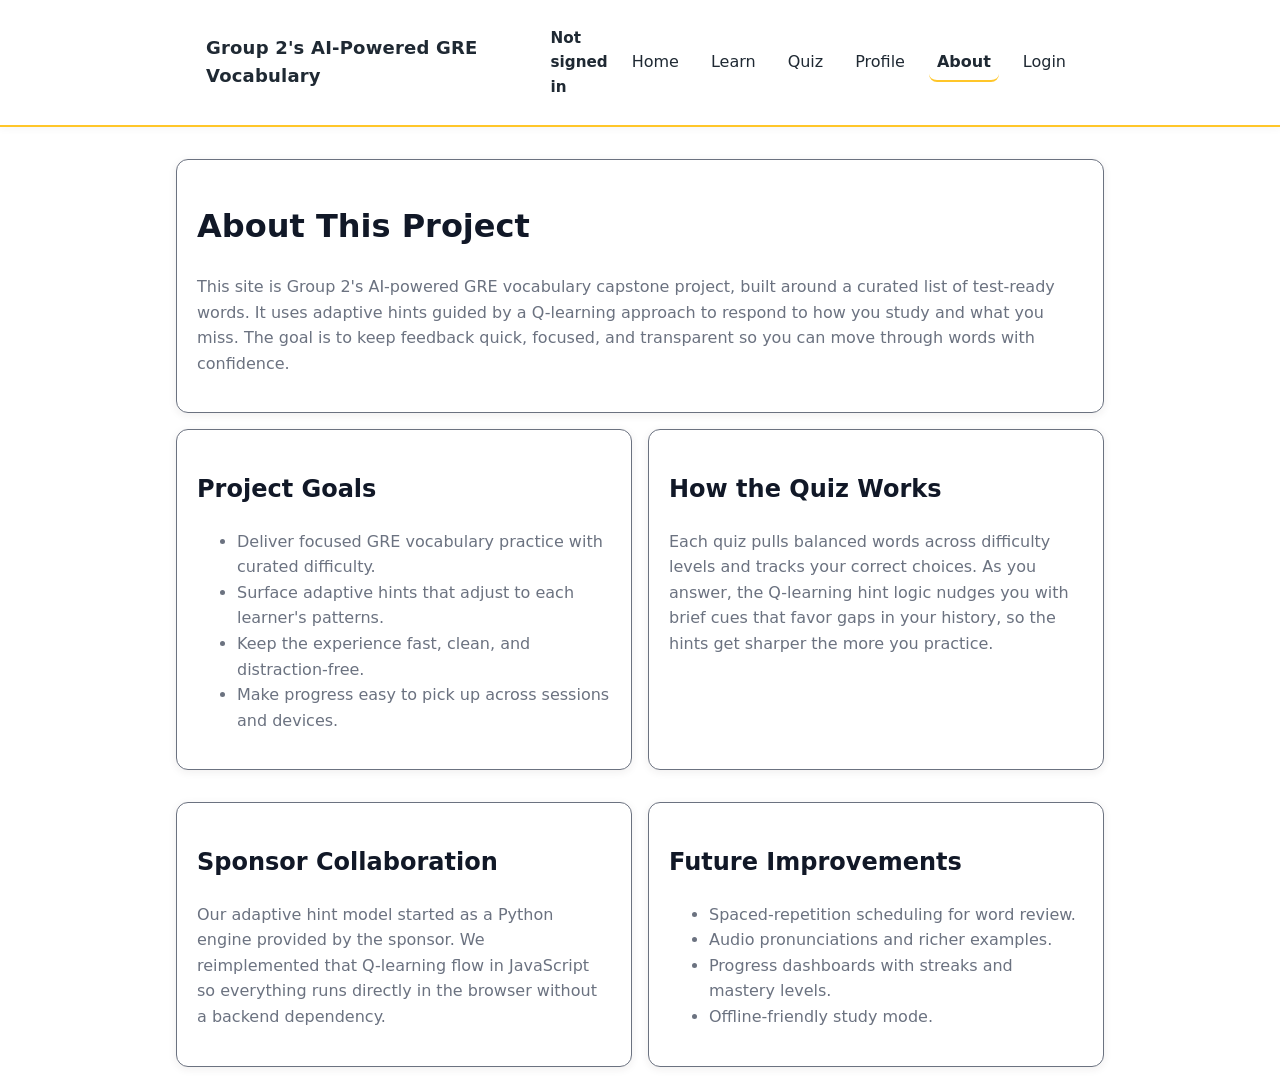
==== aboutus.html @ 012720a8 "core functionality improved core functionality" ====
<!DOCTYPE html>
<html lang="en">
<head>
  <meta charset="UTF-8">
  <meta name="viewport" content="width=device-width, initial-scale=1.0">
  <title>About Us - Group 2 GRE Vocabulary</title>
  <link rel="stylesheet" href="style.css">
  <script src="auth.js" defer></script>
</head>
<body>
  <header class="site-header" role="banner">
    <div class="site-header__inner">
      <div class="site-title">Group 2's AI-Powered GRE Vocabulary</div>
      <div class="site-header__right">
        <div class="site-user" id="siteUser" aria-live="polite"></div>
        <nav class="site-nav" aria-label="Main">
          <a href="index.html" class="site-nav__link">Home</a>
          <a href="learn.html" class="site-nav__link">Learn</a>
          <a href="quiz.html" class="site-nav__link">Quiz</a>
          <a href="profile.html" class="site-nav__link">Profile</a>
          <a href="aboutus.html" class="site-nav__link is-active">About</a>
          <a href="login.html" class="site-nav__link" id="navLogin">Login</a>
          <button type="button" class="site-nav__link site-nav__button" id="navLogout" hidden>Logout</button>
        </nav>
      </div>
    </div>
  </header>

  <main class="container section-lg">
    <div class="card">
      <h1>About This Project</h1>
      <p class="muted">This site is Group 2's AI-powered GRE vocabulary capstone project, built around a curated list of test-ready words. It uses adaptive hints guided by a Q-learning approach to respond to how you study and what you miss. The goal is to keep feedback quick, focused, and transparent so you can move through words with confidence.</p>
    </div>

    <div class="cards-row grid">
      <div class="card">
        <h2>Project Goals</h2>
        <ul class="muted">
          <li>Deliver focused GRE vocabulary practice with curated difficulty.</li>
          <li>Surface adaptive hints that adjust to each learner's patterns.</li>
          <li>Keep the experience fast, clean, and distraction-free.</li>
          <li>Make progress easy to pick up across sessions and devices.</li>
        </ul>
      </div>

      <div class="card">
        <h2>How the Quiz Works</h2>
        <p class="muted">Each quiz pulls balanced words across difficulty levels and tracks your correct choices. As you answer, the Q-learning hint logic nudges you with brief cues that favor gaps in your history, so the hints get sharper the more you practice.</p>
      </div>

      <div class="card">
        <h2>Sponsor Collaboration</h2>
        <p class="muted">Our adaptive hint model started as a Python engine provided by the sponsor. We reimplemented that Q-learning flow in JavaScript so everything runs directly in the browser without a backend dependency.</p>
      </div>

      <div class="card">
        <h2>Future Improvements</h2>
        <ul class="muted">
          <li>Spaced-repetition scheduling for word review.</li>
          <li>Audio pronunciations and richer examples.</li>
          <li>Progress dashboards with streaks and mastery levels.</li>
          <li>Offline-friendly study mode.</li>
        </ul>
      </div>
    </div>
  </main>
</body>
</html>
---- style.css ----
:root {
  --color-gold: #FFC629;
  --color-black: #1f2933;
  --color-gray: #6b7280;
  --color-heading: #111827;
  --color-white: #FFFFFF;

  --radius: 12px;
  --shadow: 0 2px 8px rgba(45,41,38,0.08);
}

* { box-sizing: border-box; }
html, body { height: 100%; }


body {
  margin: 0;
  font-family: system-ui, -apple-system, Segoe UI, Roboto, Inter, Arial, sans-serif;
  color: var(--color-black);
  background: var(--color-white);
  line-height: 1.6;
}

.muted { color: var(--color-gray); }
h1, h2, h3, h4 { color: var(--color-heading); }
.site-hero__title { color: var(--color-heading); }


header {
  background: var(--color-white);
  color: var(--color-black);
  padding: 16px 0;
  border-bottom: 1px solid var(--color-gray);
}

nav.nav-desktop {
  display: flex;
  justify-content: center;
  gap: 1rem;
  background: var(--color-white);
  border-bottom: 1px solid var(--color-gray);
  padding: 8px 0;
}

nav.nav-desktop a {
  color: var(--color-black);
  text-decoration: none;
  padding: 4px 8px;
  border-radius: var(--radius);
}

nav.nav-desktop a:hover {
  background: rgba(178,180,178,0.2);
}


.container {
  max-width: 960px;
  margin: 2rem auto;
  padding: 0 1rem;
}


.section { margin-top: 24px; margin-bottom: 24px; }
.section-lg { margin-top: 32px; margin-bottom: 32px; }


.cards-row { display: grid; grid-template-columns: 1fr; gap: 16px; }
@media (min-width: 700px) {
  .cards-row { grid-template-columns: 1fr 1fr; }
}


.card {
  background: var(--color-white);
  border: 1px solid var(--color-gray);
  border-radius: var(--radius);
  box-shadow: var(--shadow);
  padding: 20px;
  margin-bottom: 16px;
}
.card:hover { transform: translateY(-2px); box-shadow: 0 12px 28px rgba(45,41,38,0.10); transition: transform .2s ease, box-shadow .3s ease; }


button, .btn {
  appearance: none;
  border: 1px solid var(--color-gold);
  background: var(--color-gold);
  color: var(--color-black);
  cursor: pointer;
  border-radius: var(--radius);
  padding: 12px 16px;
  font-weight: 600;
  transition: background .15s ease, transform .08s ease, box-shadow .2s ease;
}

button:hover, .btn:hover { background: #E6B225; box-shadow: 0 8px 18px rgba(45,41,38,0.12); transform: translateY(-1px) scale(1.01); }
button:active, .btn:active { transform: translateY(0) scale(0.99); box-shadow: 0 4px 12px rgba(45,41,38,0.08); }
button:focus-visible, .btn:focus-visible { outline: 3px solid var(--color-gold); outline-offset: 2px; }
button:disabled, .btn:disabled { opacity: .6; cursor: not-allowed; }


.btn-ghost {
  background: #EEF0F3;
  border-color: #EEF0F3;
  color: var(--color-black);
}
.btn-ghost:hover { background: #E5E7EB; }


.toast { position: fixed; top: 16px; left: 50%; transform: translateX(-50%); padding: 10px 16px; border-radius: 999px; color: #fff; font-weight: 700; box-shadow: 0 6px 18px rgba(0,0,0,0.15); z-index: 1000; pointer-events: none; animation: toastPop 1.1s ease forwards; }
.toast.correct { background: #16a34a; }
.toast.incorrect { background: #dc2626; }
@keyframes toastPop { 0% { opacity: 0; transform: translate(-50%, -6px) scale(0.96); } 12%, 80% { opacity: 1; transform: translate(-50%, 0) scale(1); } 100% { opacity: 0; transform: translate(-50%, -6px) scale(0.98); } }


.sr-status { position: absolute; width: 1px; height: 1px; padding: 0; margin: -1px; overflow: hidden; clip: rect(0, 0, 0, 0); white-space: nowrap; border: 0; }


.progress {
  width: 100%;
  height: 8px;
  background: rgba(178,180,178,0.35);
  border-radius: 999px;
}

.progress-fill {
  width: 0%;
  height: 100%;
  background: var(--color-gold);
  border-radius: 999px;
  transition: width .35s cubic-bezier(.2,.7,.2,1);
}


.answer {
  display: block;
  width: 100%;
  text-align: left;
  margin: 12px 0;
  background: var(--color-gold);
  color: var(--color-black);
  border: 1px solid var(--color-gold);
  border-radius: var(--radius);
  padding: 12px 14px;
  transition: background .15s ease, box-shadow .2s ease, transform .08s ease;
}
.answer:hover { filter: brightness(0.98); box-shadow: 0 8px 18px rgba(45,41,38,0.12); transform: translateY(-1px); }
.answer:focus-visible { outline: 3px solid var(--color-gold); outline-offset: 2px; }


.mobile-nav { display: none; }


:focus-visible { outline: 3px solid var(--color-gold); outline-offset: 2px; }


@media (max-width: 768px) {
  nav.nav-desktop { display: none; }

  .mobile-nav {
    display: flex;
    justify-content: space-around;
    position: fixed;
    bottom: 0; left: 0; right: 0;
    background: var(--color-white);
    border-top: 1px solid var(--color-gray);
    padding: 8px 0;
  }
  .mobile-nav a {
    text-decoration: none;
    color: var(--color-black);
    padding: 8px 12px;
  }

  .container { padding: 0 1rem; }
  button, .btn { width: 100%; } 
}


.site-header { background: var(--color-white); color: var(--color-black); border-bottom: 2px solid var(--color-gold); position: sticky; top: 0; z-index: 50; box-shadow: 0 2px 8px rgba(45,41,38,0.04); }
.site-header__inner { display: flex; align-items: center; justify-content: space-between; gap: 16px; max-width: 900px; margin: 0 auto; padding: 10px 16px; }
.site-title { font-weight: 700; font-size: 18px; letter-spacing: .2px; }
.site-nav { display: flex; gap: 16px; }
.site-nav__link { color: var(--color-black); text-decoration: none; padding: 6px 8px; border-radius: 8px; border-bottom: 2px solid transparent; }
.site-nav__link:hover { background: rgba(178,180,178,0.20); }
.site-nav__link:focus-visible { outline: 3px solid var(--color-gold); outline-offset: 2px; }
.site-nav__link.is-active { font-weight: 700; border-bottom-color: var(--color-gold); }
.site-header__right { display: flex; align-items: center; gap: 16px; }
.site-user { font-weight: 600; font-size: .95rem; color: var(--color-black); min-height: 1.2em; }
.site-user:empty { display: none; }
.site-nav__button {
  border: none;
  background: transparent;
  color: inherit;
  font: inherit;
  cursor: pointer;
  padding: 6px 8px;
  border-radius: 8px;
  border-bottom: 2px solid transparent;
  transition: background .15s ease;
}
.site-nav__button:hover { background: rgba(178,180,178,0.20); }


.site-hero { background: var(--color-white); border-bottom: 1px solid var(--color-gray); }
.site-hero .container { padding-top: 32px; padding-bottom: 32px; }
.site-hero__title { margin: 0 0 10px 0; font-size: clamp(28px, 4.5vw, 44px); letter-spacing: -0.2px; color: var(--color-black); }
.site-hero__tag { margin: 0 0 16px 0; color: var(--color-gray); font-size: clamp(14px, 2.4vw, 18px); }
.site-hero__cta { display: inline-block; }

@media (max-width: 768px) {
  .site-header__inner { flex-direction: column; align-items: stretch; }
  .site-header__right { width: 100%; flex-direction: column; align-items: stretch; gap: 8px; }
  .site-nav { flex-direction: column; gap: 8px; }
  .site-nav__link { display: block; padding: 10px 12px; }
}


.site-footer { margin-top: 32px; padding: 16px 0; background: var(--color-white); border-top: 1px solid var(--color-gray); color: var(--color-gray); font-size: .9rem; text-align: center; }
.site-footer__inner { max-width: 900px; margin: 0 auto; padding: 0 16px; }


.fade-slide { animation: fadeSlide .4s ease both; }
@keyframes fadeSlide { from { opacity: 0; transform: translateY(-4px); } to { opacity: 1; transform: translateY(0); } }


.results-toolbar{ display:flex; gap:12px; align-items:center; justify-content:space-between; margin:16px 0; flex-wrap:wrap; }
.result-item .term{ margin:.25rem 0 .5rem 0; font-size:1.1rem; font-weight:700; }
.result-item.card{ padding:14px 16px; }
.result-item .definition{ margin:.25rem 0; display:-webkit-box; -webkit-line-clamp:3; -webkit-box-orient:vertical; overflow:hidden; }
.your-answer{ color:#dc2626; }
.badge{ display:inline-flex; align-items:center; line-height:1.2; padding:2px 8px; border-radius:999px; font-size:12px; font-weight:700; color:#fff; }
.badge.correct{ background:#16a34a; }
.badge.incorrect{ background:#dc2626; }
.pill{ display:inline-flex; align-items:center; line-height:1.2; padding:2px 8px; border-radius:999px; font-size:12px; font-weight:600; }
.pill.high_frequency{ background:#e8f6eb; color:#1f7a32; }
.pill.basic{ background:#fff4df; color:#8a5a00; }
.pill.common{ background:#e8eafc; color:#283593; }
.pill.advanced{ background:#fdecec; color:#8a1c1c; }


#resultsRoot > .card:first-child{ display:grid; grid-template-columns: 1fr auto; gap: 8px 16px; align-items:center; }
#resultsRoot > .card:first-child h1{ grid-column:1 / -1; margin-bottom:4px; }
#resultsRoot > .card:first-child > p{ grid-column:1; display:flex; gap:16px; align-items:baseline; flex-wrap:wrap; margin:.25rem 0; }
#resultsRoot > .card:first-child .results-actions{ grid-column:2; display:flex; gap:8px; justify-content:flex-end; }
#resultsRoot > .card:first-child > .row{ grid-column:1 / -1; justify-content:space-between; flex-wrap:wrap; }
#resultsRoot > .card:first-child > .row .pill{ flex:1 1 0; text-align:center; min-width:0; }

@media (max-width: 768px){
  #resultsRoot > .card:first-child{ grid-template-columns: 1fr; }
  #resultsRoot > .card:first-child .results-actions{ grid-column:1; justify-content:flex-start; }
}


.login-page { min-height: 100%; display: flex; flex-direction: column; background: var(--color-white); }
.login-main { flex: 1; display: flex; justify-content: center; padding: 48px 0; }
.login-card { max-width: 420px; width: 100%; display: flex; flex-direction: column; gap: 20px; }
.login-form { display: flex; flex-direction: column; gap: 16px; margin-top: 8px; }
.form-field { display: flex; flex-direction: column; gap: 6px; }
.form-label { font-size: .9rem; font-weight: 600; color: var(--color-black); }
.form-field input {
  padding: 12px 14px;
  border-radius: var(--radius);
  border: 1px solid var(--color-gray);
  font-size: 1rem;
  color: var(--color-black);
  background: var(--color-white);
}
.form-field input:focus-visible {
  outline: 3px solid var(--color-gold);
  outline-offset: 2px;
}
.login-error { min-height: 1.2em; color: #dc2626; font-weight: 500; }
.login-submit { width: 100%; }
.login-switch { text-align: center; margin: 0; }
.login-switch a { font-weight: 600; color: var(--color-black); }


.profile-card { display: flex; flex-direction: column; gap: 20px; }
.profile-details {
  display: grid;
  grid-template-columns: repeat(auto-fit, minmax(180px, 1fr));
  gap: 16px;
  margin: 0;
}
.profile-detail {
  border: 1px solid var(--color-gray);
  border-radius: var(--radius);
  padding: 14px 16px;
  background: var(--color-white);
  box-shadow: var(--shadow);
  display: flex;
  flex-direction: column;
  gap: 6px;
}
.profile-detail dt {
  margin: 0;
  font-size: .8rem;
  text-transform: uppercase;
  letter-spacing: .05em;
  color: var(--color-gray);
}
.profile-detail dd {
  margin: 0;
  font-size: 1.2rem;
  font-weight: 600;
  color: var(--color-black);
}
.profile-actions { display: flex; gap: 12px; }

@media (max-width: 640px) {
  .login-main { padding: 32px 0; }
  .profile-details { grid-template-columns: 1fr; }
  .profile-actions { flex-direction: column; }
  .profile-actions .btn { width: 100%; }
}


.learn-toolbar{ display:flex; gap:12px; align-items:center; justify-content:space-between; flex-wrap:wrap; margin:16px 0; }
.learn-tabs{
  --tab-count: 5;
  --tab-gap: 8px;
  --tab-width: calc((100% - (var(--tab-count) - 1) * var(--tab-gap)) / var(--tab-count));
  --underline-index: 0;
  display: grid;
  grid-template-columns: repeat(5, minmax(0, 1fr));
  gap: var(--tab-gap);
  position: relative;
}
.learn-tabs::after{
  content: '';
  position: absolute;
  bottom: -4px;
  left: calc((var(--tab-width) + var(--tab-gap)) * var(--underline-index));
  width: var(--tab-width);
  height: 3px;
  border-radius: 999px;
  background: var(--color-gold);
  transition: left 0.22s cubic-bezier(0.4, 0, 0.2, 1);
}
.learn-tabs .btn{
  width: 100%;
  transition: color .22s cubic-bezier(0.4,0,0.2,1), background-color .22s cubic-bezier(0.4,0,0.2,1), box-shadow .22s cubic-bezier(0.4,0,0.2,1);
}
.learn-tabs .btn .tab-count{
  display: inline-block;
  margin-left: 4px;
  opacity: 1;
  transition: opacity .22s cubic-bezier(0.4,0,0.2,1);
}
.learn-tabs .btn .tab-count.is-updating{ opacity: 0; }
.learn-tabs:has(button:nth-child(1).is-active){ --underline-index: 0; }
.learn-tabs:has(button:nth-child(2).is-active){ --underline-index: 1; }
.learn-tabs:has(button:nth-child(3).is-active){ --underline-index: 2; }
.learn-tabs:has(button:nth-child(4).is-active){ --underline-index: 3; }
.learn-tabs:has(button:nth-child(5).is-active){ --underline-index: 4; }
@media (max-width: 640px){
  .learn-tabs{ grid-template-columns: repeat(2, minmax(0, 1fr)); }
  .learn-tabs::after{ display:none; }
}
.learn-list{ display:flex; flex-direction:column; gap:12px; }
.learn-row{ padding:14px 16px; border:1px solid var(--color-gray); border-radius: var(--radius); background: var(--color-white); box-shadow: var(--shadow); display:flex; gap:12px; justify-content:space-between; align-items:flex-start; }
.learn-row .term{ font-weight:700; font-size:1rem; margin:0; }
.learn-row .definition{ margin:.25rem 0 0 0; display:-webkit-box; -webkit-line-clamp:3; -webkit-box-orient:vertical; overflow:hidden; }
.learn-actions{ display:flex; gap:8px; align-items:center; }
@media (max-width:768px){ .learn-row{ flex-direction:column; } .learn-actions{ width:100%; justify-content:space-between; } }


.word-card .term{ font-weight:700; }
.word-card .part-of-speech{ color: var(--color-gray); margin-left: 6px; font-size: .95rem; }
.word-card .definition{ color: var(--color-black); }
.range-indicator{ transition: opacity .22s cubic-bezier(0.4,0,0.2,1); }
.range-indicator.is-updating{ opacity:0; }


:where(.learn-list .learn-row.fade-slide, .result-item.fade-slide){ animation-delay: 0ms; }
:where(.learn-list .learn-row.fade-slide, .result-item.fade-slide):nth-child(2){ animation-delay: 50ms; }
:where(.learn-list .learn-row.fade-slide, .result-item.fade-slide):nth-child(3){ animation-delay: 100ms; }
:where(.learn-list .learn-row.fade-slide, .result-item.fade-slide):nth-child(4){ animation-delay: 150ms; }
:where(.learn-list .learn-row.fade-slide, .result-item.fade-slide):nth-child(5){ animation-delay: 200ms; }
:where(.learn-list .learn-row.fade-slide, .result-item.fade-slide):nth-child(6){ animation-delay: 250ms; }
:where(.learn-list .learn-row.fade-slide, .result-item.fade-slide):nth-child(7){ animation-delay: 300ms; }
:where(.learn-list .learn-row.fade-slide, .result-item.fade-slide):nth-child(8){ animation-delay: 350ms; }
:where(.learn-list .learn-row.fade-slide, .result-item.fade-slide):nth-child(n+9){ animation-delay: 400ms; }


@media print {
  .site-header, .site-footer, .results-toolbar, .results-actions, .btn, .btn-ghost { display:none !important; }
  .container { max-width: 100%; margin:0; padding:0; }
  .card { box-shadow:none; border:1px solid #000; break-inside: avoid; page-break-inside: avoid; }
}


.quiz-progress { margin: 10px 0; }
.question-block { animation: fadeSlide .35s ease both; }
@keyframes correctPulse {
  0% { box-shadow: 0 0 0 0 rgba(34,197,94,.45); }
  60% { box-shadow: 0 0 0 6px rgba(34,197,94,.0); }
  100% { box-shadow: 0 0 0 0 rgba(34,197,94,0); }
}
@keyframes wrongPulse {
  0% { box-shadow: 0 0 0 0 rgba(220,38,38,.4); }
  60% { box-shadow: 0 0 0 6px rgba(220,38,38,.0); }
  100% { box-shadow: 0 0 0 0 rgba(220,38,38,0); }
}
.answer.correct-flash { animation: correctPulse 0.24s cubic-bezier(0.4,0,0.2,1); }
.answer.wrong-flash { animation: wrongPulse 0.26s cubic-bezier(0.4,0,0.2,1); }


@media (prefers-reduced-motion: reduce) {
  *, *::before, *::after { animation: none !important; transition: none !important; }
}
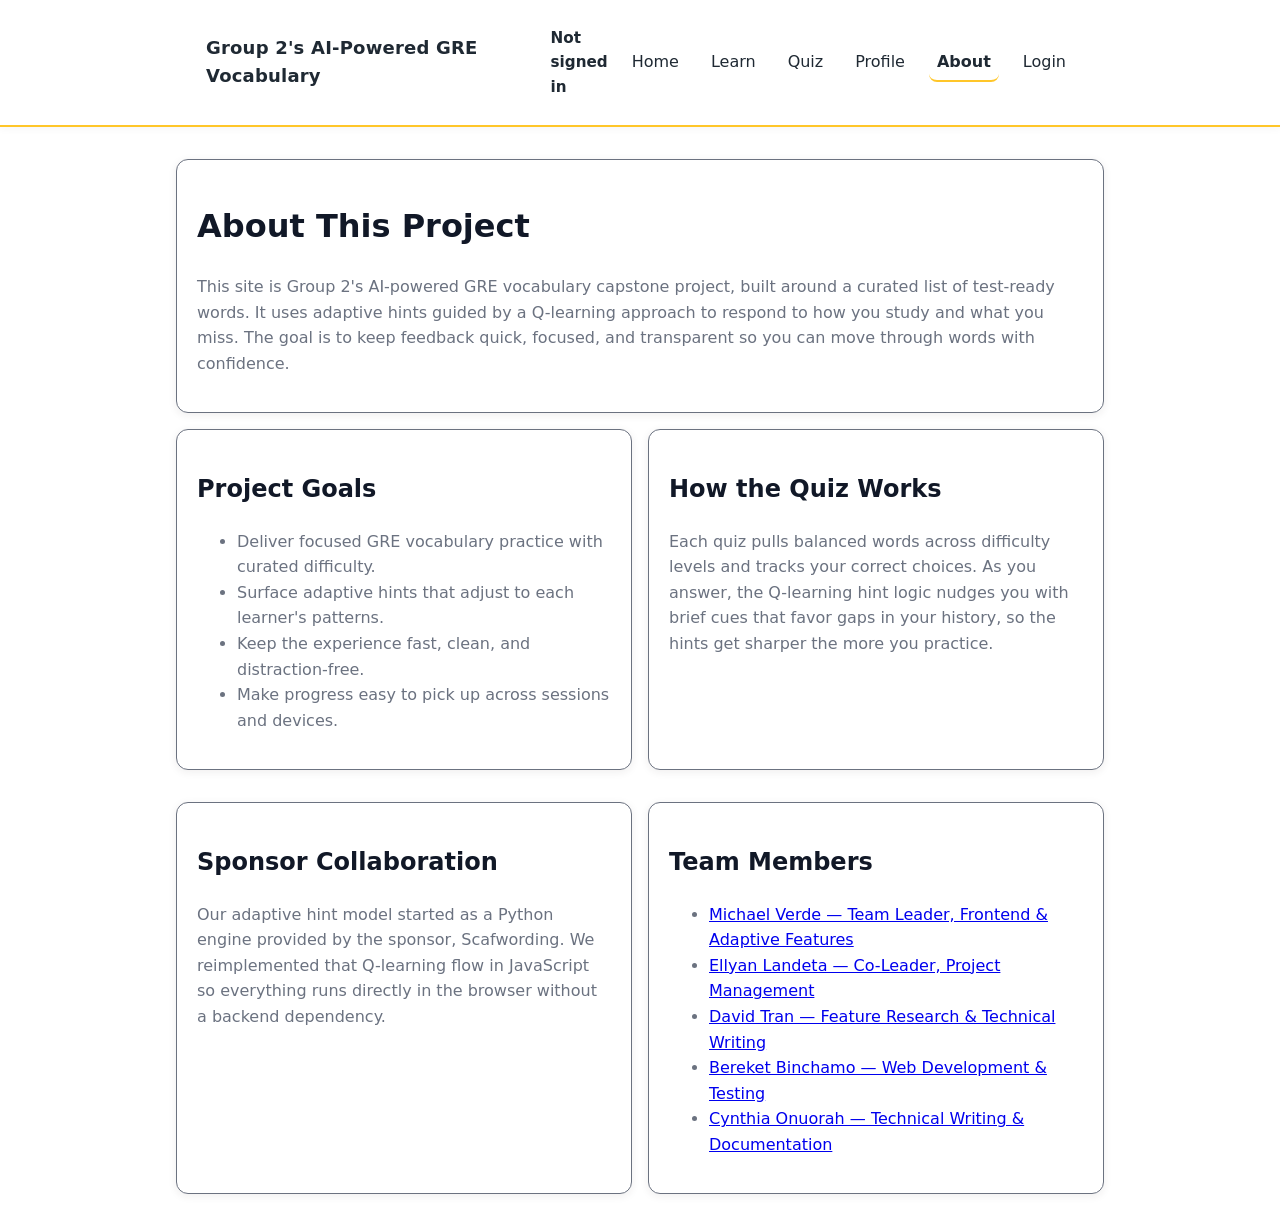
==== commit 9cf9b186: "Core functionality Linkedin!" ====
--- a/aboutus.html
+++ b/aboutus.html
@@ -50,18 +50,40 @@
 
       <div class="card">
         <h2>Sponsor Collaboration</h2>
-        <p class="muted">Our adaptive hint model started as a Python engine provided by the sponsor. We reimplemented that Q-learning flow in JavaScript so everything runs directly in the browser without a backend dependency.</p>
+        <p class="muted">Our adaptive hint model started as a Python engine provided by the sponsor, Scafwording. We reimplemented that Q-learning flow in JavaScript so everything runs directly in the browser without a backend dependency.</p>
       </div>
 
       <div class="card">
-        <h2>Future Improvements</h2>
-        <ul class="muted">
-          <li>Spaced-repetition scheduling for word review.</li>
-          <li>Audio pronunciations and richer examples.</li>
-          <li>Progress dashboards with streaks and mastery levels.</li>
-          <li>Offline-friendly study mode.</li>
-        </ul>
-      </div>
+  <h2>Team Members</h2>
+  <ul class="muted">
+    <li>
+      <a href="https://www.linkedin.com/in/michael-verde-0a1510213/" target="_blank" rel="noopener">
+        Michael Verde — Team Leader, Frontend & Adaptive Features
+      </a>
+    </li>
+    <li>
+      <a href="https://www.linkedin.com/in/elandeta/" target="_blank" rel="noopener">
+        Ellyan Landeta — Co-Leader, Project Management
+      </a>
+    </li>
+    <li>
+      <a href="https://www.linkedin.com/in/david-tran-45425232b/" target="_blank" rel="noopener">
+        David Tran — Feature Research & Technical Writing
+      </a>
+    </li>
+    <li>
+      <a href="https://www.linkedin.com/in/bereket-binchamo-1294a4266/" target="_blank" rel="noopener">
+        Bereket Binchamo — Web Development & Testing
+      </a>
+    </li>
+    <li>
+      <a href="https://www.linkedin.com/in/cynthia-onuorah/" target="_blank" rel="noopener">
+        Cynthia Onuorah — Technical Writing & Documentation
+      </a>
+    </li>
+  </ul>
+</div>
+
     </div>
   </main>
 </body>
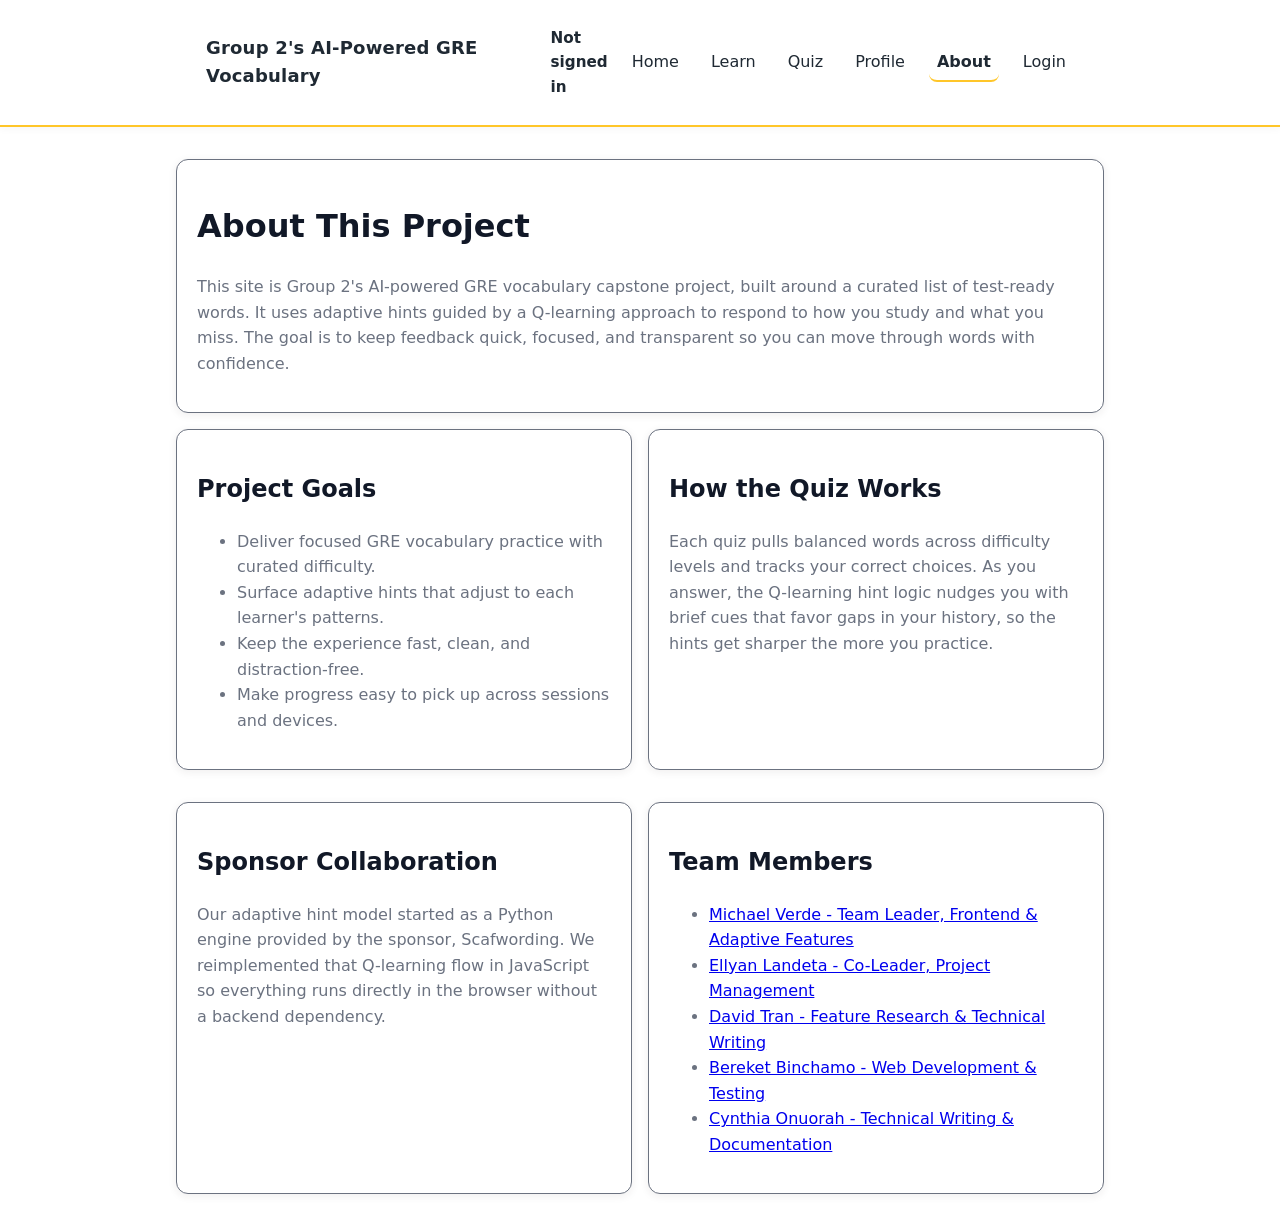
==== commit 46100f36: "Final The final update + code reorganized by contributors!" ====
--- a/aboutus.html
+++ b/aboutus.html
@@ -54,38 +54,37 @@
       </div>
 
       <div class="card">
-  <h2>Team Members</h2>
-  <ul class="muted">
-    <li>
-      <a href="https://www.linkedin.com/in/michael-verde-0a1510213/" target="_blank" rel="noopener">
-        Michael Verde — Team Leader, Frontend & Adaptive Features
-      </a>
-    </li>
-    <li>
-      <a href="https://www.linkedin.com/in/elandeta/" target="_blank" rel="noopener">
-        Ellyan Landeta — Co-Leader, Project Management
-      </a>
-    </li>
-    <li>
-      <a href="https://www.linkedin.com/in/david-tran-45425232b/" target="_blank" rel="noopener">
-        David Tran — Feature Research & Technical Writing
-      </a>
-    </li>
-    <li>
-      <a href="https://www.linkedin.com/in/bereket-binchamo-1294a4266/" target="_blank" rel="noopener">
-        Bereket Binchamo — Web Development & Testing
-      </a>
-    </li>
-    <li>
-      <a href="https://www.linkedin.com/in/cynthia-onuorah/" target="_blank" rel="noopener">
-        Cynthia Onuorah — Technical Writing & Documentation
-      </a>
-    </li>
-  </ul>
-</div>
+        <h2>Team Members</h2>
+        <ul class="muted">
+          <li>
+            <a href="https://www.linkedin.com/in/michael-verde-0a1510213/" target="_blank" rel="noopener">
+              Michael Verde - Team Leader, Frontend & Adaptive Features
+            </a>
+          </li>
+          <li>
+            <a href="https://www.linkedin.com/in/elandeta/" target="_blank" rel="noopener">
+              Ellyan Landeta - Co-Leader, Project Management
+            </a>
+          </li>
+          <li>
+            <a href="https://www.linkedin.com/in/david-tran-45425232b/" target="_blank" rel="noopener">
+              David Tran - Feature Research & Technical Writing
+            </a>
+          </li>
+          <li>
+            <a href="https://www.linkedin.com/in/bereket-binchamo-1294a4266/" target="_blank" rel="noopener">
+              Bereket Binchamo - Web Development & Testing
+            </a>
+          </li>
+          <li>
+            <a href="https://www.linkedin.com/in/cynthia-onuorah/" target="_blank" rel="noopener">
+              Cynthia Onuorah - Technical Writing & Documentation
+            </a>
+          </li>
+        </ul>
+      </div>
 
     </div>
   </main>
 </body>
 </html>
-
--- a/style.css
+++ b/style.css
@@ -1,18 +1,15 @@
-
 :root {
   --color-gold: #FFC629;
   --color-black: #1f2933;
   --color-gray: #6b7280;
   --color-heading: #111827;
   --color-white: #FFFFFF;
-
   --radius: 12px;
-  --shadow: 0 2px 8px rgba(45,41,38,0.08);
+  --shadow: 0 2px 8px rgba(45, 41, 38, 0.08);
 }
 
 * { box-sizing: border-box; }
 html, body { height: 100%; }
-
 
 body {
   margin: 0;
@@ -25,7 +22,6 @@
 .muted { color: var(--color-gray); }
 h1, h2, h3, h4 { color: var(--color-heading); }
 .site-hero__title { color: var(--color-heading); }
-
 
 header {
   background: var(--color-white);
@@ -50,10 +46,7 @@
   border-radius: var(--radius);
 }
 
-nav.nav-desktop a:hover {
-  background: rgba(178,180,178,0.2);
-}
-
+nav.nav-desktop a:hover { background: rgba(178, 180, 178, 0.2); }
 
 .container {
   max-width: 960px;
@@ -61,16 +54,11 @@
   padding: 0 1rem;
 }
 
-
 .section { margin-top: 24px; margin-bottom: 24px; }
 .section-lg { margin-top: 32px; margin-bottom: 32px; }
 
-
 .cards-row { display: grid; grid-template-columns: 1fr; gap: 16px; }
-@media (min-width: 700px) {
-  .cards-row { grid-template-columns: 1fr 1fr; }
-}
-
+@media (min-width: 700px) { .cards-row { grid-template-columns: 1fr 1fr; } }
 
 .card {
   background: var(--color-white);
@@ -80,8 +68,12 @@
   padding: 20px;
   margin-bottom: 16px;
 }
-.card:hover { transform: translateY(-2px); box-shadow: 0 12px 28px rgba(45,41,38,0.10); transition: transform .2s ease, box-shadow .3s ease; }
-
+
+.card:hover {
+  transform: translateY(-2px);
+  box-shadow: 0 12px 28px rgba(45, 41, 38, 0.10);
+  transition: transform .2s ease, box-shadow .3s ease;
+}
 
 button, .btn {
   appearance: none;
@@ -95,33 +87,59 @@
   transition: background .15s ease, transform .08s ease, box-shadow .2s ease;
 }
 
-button:hover, .btn:hover { background: #E6B225; box-shadow: 0 8px 18px rgba(45,41,38,0.12); transform: translateY(-1px) scale(1.01); }
-button:active, .btn:active { transform: translateY(0) scale(0.99); box-shadow: 0 4px 12px rgba(45,41,38,0.08); }
+button:hover, .btn:hover { background: #E6B225; box-shadow: 0 8px 18px rgba(45, 41, 38, 0.12); transform: translateY(-1px) scale(1.01); }
+button:active, .btn:active { transform: translateY(0) scale(0.99); box-shadow: 0 4px 12px rgba(45, 41, 38, 0.08); }
 button:focus-visible, .btn:focus-visible { outline: 3px solid var(--color-gold); outline-offset: 2px; }
 button:disabled, .btn:disabled { opacity: .6; cursor: not-allowed; }
-
 
 .btn-ghost {
   background: #EEF0F3;
   border-color: #EEF0F3;
   color: var(--color-black);
 }
+
 .btn-ghost:hover { background: #E5E7EB; }
 
-
-.toast { position: fixed; top: 16px; left: 50%; transform: translateX(-50%); padding: 10px 16px; border-radius: 999px; color: #fff; font-weight: 700; box-shadow: 0 6px 18px rgba(0,0,0,0.15); z-index: 1000; pointer-events: none; animation: toastPop 1.1s ease forwards; }
+.toast {
+  position: fixed;
+  top: 16px;
+  left: 50%;
+  transform: translateX(-50%);
+  padding: 10px 16px;
+  border-radius: 999px;
+  color: #fff;
+  font-weight: 700;
+  box-shadow: 0 6px 18px rgba(0, 0, 0, 0.15);
+  z-index: 1000;
+  pointer-events: none;
+  animation: toastPop 1.1s ease forwards;
+}
+
 .toast.correct { background: #16a34a; }
 .toast.incorrect { background: #dc2626; }
-@keyframes toastPop { 0% { opacity: 0; transform: translate(-50%, -6px) scale(0.96); } 12%, 80% { opacity: 1; transform: translate(-50%, 0) scale(1); } 100% { opacity: 0; transform: translate(-50%, -6px) scale(0.98); } }
-
-
-.sr-status { position: absolute; width: 1px; height: 1px; padding: 0; margin: -1px; overflow: hidden; clip: rect(0, 0, 0, 0); white-space: nowrap; border: 0; }
-
+
+@keyframes toastPop {
+  0% { opacity: 0; transform: translate(-50%, -6px) scale(0.96); }
+  12%, 80% { opacity: 1; transform: translate(-50%, 0) scale(1); }
+  100% { opacity: 0; transform: translate(-50%, -6px) scale(0.98); }
+}
+
+.sr-status {
+  position: absolute;
+  width: 1px;
+  height: 1px;
+  padding: 0;
+  margin: -1px;
+  overflow: hidden;
+  clip: rect(0, 0, 0, 0);
+  white-space: nowrap;
+  border: 0;
+}
 
 .progress {
   width: 100%;
   height: 8px;
-  background: rgba(178,180,178,0.35);
+  background: rgba(178, 180, 178, 0.35);
   border-radius: 999px;
 }
 
@@ -130,9 +148,8 @@
   height: 100%;
   background: var(--color-gold);
   border-radius: 999px;
-  transition: width .35s cubic-bezier(.2,.7,.2,1);
-}
-
+  transition: width .35s cubic-bezier(.2, .7, .2, 1);
+}
 
 .answer {
   display: block;
@@ -146,24 +163,23 @@
   padding: 12px 14px;
   transition: background .15s ease, box-shadow .2s ease, transform .08s ease;
 }
-.answer:hover { filter: brightness(0.98); box-shadow: 0 8px 18px rgba(45,41,38,0.12); transform: translateY(-1px); }
+
+.answer:hover { filter: brightness(0.98); box-shadow: 0 8px 18px rgba(45, 41, 38, 0.12); transform: translateY(-1px); }
 .answer:focus-visible { outline: 3px solid var(--color-gold); outline-offset: 2px; }
 
-
 .mobile-nav { display: none; }
 
-
 :focus-visible { outline: 3px solid var(--color-gold); outline-offset: 2px; }
-
 
 @media (max-width: 768px) {
   nav.nav-desktop { display: none; }
-
   .mobile-nav {
     display: flex;
     justify-content: space-around;
     position: fixed;
-    bottom: 0; left: 0; right: 0;
+    bottom: 0;
+    left: 0;
+    right: 0;
     background: var(--color-white);
     border-top: 1px solid var(--color-gray);
     padding: 8px 0;
@@ -173,23 +189,40 @@
     color: var(--color-black);
     padding: 8px 12px;
   }
-
   .container { padding: 0 1rem; }
-  button, .btn { width: 100%; } 
-}
-
-
-.site-header { background: var(--color-white); color: var(--color-black); border-bottom: 2px solid var(--color-gold); position: sticky; top: 0; z-index: 50; box-shadow: 0 2px 8px rgba(45,41,38,0.04); }
-.site-header__inner { display: flex; align-items: center; justify-content: space-between; gap: 16px; max-width: 900px; margin: 0 auto; padding: 10px 16px; }
+  button, .btn { width: 100%; }
+}
+
+.site-header {
+  background: var(--color-white);
+  color: var(--color-black);
+  border-bottom: 2px solid var(--color-gold);
+  position: sticky;
+  top: 0;
+  z-index: 50;
+  box-shadow: 0 2px 8px rgba(45, 41, 38, 0.04);
+}
+
+.site-header__inner {
+  display: flex;
+  align-items: center;
+  justify-content: space-between;
+  gap: 16px;
+  max-width: 900px;
+  margin: 0 auto;
+  padding: 10px 16px;
+}
+
 .site-title { font-weight: 700; font-size: 18px; letter-spacing: .2px; }
 .site-nav { display: flex; gap: 16px; }
 .site-nav__link { color: var(--color-black); text-decoration: none; padding: 6px 8px; border-radius: 8px; border-bottom: 2px solid transparent; }
-.site-nav__link:hover { background: rgba(178,180,178,0.20); }
+.site-nav__link:hover { background: rgba(178, 180, 178, 0.20); }
 .site-nav__link:focus-visible { outline: 3px solid var(--color-gold); outline-offset: 2px; }
 .site-nav__link.is-active { font-weight: 700; border-bottom-color: var(--color-gold); }
 .site-header__right { display: flex; align-items: center; gap: 16px; }
 .site-user { font-weight: 600; font-size: .95rem; color: var(--color-black); min-height: 1.2em; }
 .site-user:empty { display: none; }
+
 .site-nav__button {
   border: none;
   background: transparent;
@@ -201,8 +234,8 @@
   border-bottom: 2px solid transparent;
   transition: background .15s ease;
 }
-.site-nav__button:hover { background: rgba(178,180,178,0.20); }
-
+
+.site-nav__button:hover { background: rgba(178, 180, 178, 0.20); }
 
 .site-hero { background: var(--color-white); border-bottom: 1px solid var(--color-gray); }
 .site-hero .container { padding-top: 32px; padding-bottom: 32px; }
@@ -217,42 +250,37 @@
   .site-nav__link { display: block; padding: 10px 12px; }
 }
 
-
 .site-footer { margin-top: 32px; padding: 16px 0; background: var(--color-white); border-top: 1px solid var(--color-gray); color: var(--color-gray); font-size: .9rem; text-align: center; }
 .site-footer__inner { max-width: 900px; margin: 0 auto; padding: 0 16px; }
 
-
 .fade-slide { animation: fadeSlide .4s ease both; }
 @keyframes fadeSlide { from { opacity: 0; transform: translateY(-4px); } to { opacity: 1; transform: translateY(0); } }
 
-
-.results-toolbar{ display:flex; gap:12px; align-items:center; justify-content:space-between; margin:16px 0; flex-wrap:wrap; }
-.result-item .term{ margin:.25rem 0 .5rem 0; font-size:1.1rem; font-weight:700; }
-.result-item.card{ padding:14px 16px; }
-.result-item .definition{ margin:.25rem 0; display:-webkit-box; -webkit-line-clamp:3; -webkit-box-orient:vertical; overflow:hidden; }
-.your-answer{ color:#dc2626; }
-.badge{ display:inline-flex; align-items:center; line-height:1.2; padding:2px 8px; border-radius:999px; font-size:12px; font-weight:700; color:#fff; }
-.badge.correct{ background:#16a34a; }
-.badge.incorrect{ background:#dc2626; }
-.pill{ display:inline-flex; align-items:center; line-height:1.2; padding:2px 8px; border-radius:999px; font-size:12px; font-weight:600; }
-.pill.high_frequency{ background:#e8f6eb; color:#1f7a32; }
-.pill.basic{ background:#fff4df; color:#8a5a00; }
-.pill.common{ background:#e8eafc; color:#283593; }
-.pill.advanced{ background:#fdecec; color:#8a1c1c; }
-
-
-#resultsRoot > .card:first-child{ display:grid; grid-template-columns: 1fr auto; gap: 8px 16px; align-items:center; }
-#resultsRoot > .card:first-child h1{ grid-column:1 / -1; margin-bottom:4px; }
-#resultsRoot > .card:first-child > p{ grid-column:1; display:flex; gap:16px; align-items:baseline; flex-wrap:wrap; margin:.25rem 0; }
-#resultsRoot > .card:first-child .results-actions{ grid-column:2; display:flex; gap:8px; justify-content:flex-end; }
-#resultsRoot > .card:first-child > .row{ grid-column:1 / -1; justify-content:space-between; flex-wrap:wrap; }
-#resultsRoot > .card:first-child > .row .pill{ flex:1 1 0; text-align:center; min-width:0; }
-
-@media (max-width: 768px){
-  #resultsRoot > .card:first-child{ grid-template-columns: 1fr; }
-  #resultsRoot > .card:first-child .results-actions{ grid-column:1; justify-content:flex-start; }
-}
-
+.results-toolbar { display: flex; gap: 12px; align-items: center; justify-content: space-between; margin: 16px 0; flex-wrap: wrap; }
+.result-item .term { margin: .25rem 0 .5rem 0; font-size: 1.1rem; font-weight: 700; }
+.result-item.card { padding: 14px 16px; }
+.result-item .definition { margin: .25rem 0; display: -webkit-box; -webkit-line-clamp: 3; -webkit-box-orient: vertical; overflow: hidden; }
+.your-answer { color: #dc2626; }
+.badge { display: inline-flex; align-items: center; line-height: 1.2; padding: 2px 8px; border-radius: 999px; font-size: 12px; font-weight: 700; color: #fff; }
+.badge.correct { background: #16a34a; }
+.badge.incorrect { background: #dc2626; }
+.pill { display: inline-flex; align-items: center; line-height: 1.2; padding: 2px 8px; border-radius: 999px; font-size: 12px; font-weight: 600; }
+.pill.high_frequency { background: #e8f6eb; color: #1f7a32; }
+.pill.basic { background: #fff4df; color: #8a5a00; }
+.pill.common { background: #e8eafc; color: #283593; }
+.pill.advanced { background: #fdecec; color: #8a1c1c; }
+
+#resultsRoot > .card:first-child { display: grid; grid-template-columns: 1fr auto; gap: 8px 16px; align-items: center; }
+#resultsRoot > .card:first-child h1 { grid-column: 1 / -1; margin-bottom: 4px; }
+#resultsRoot > .card:first-child > p { grid-column: 1; display: flex; gap: 16px; align-items: baseline; flex-wrap: wrap; margin: .25rem 0; }
+#resultsRoot > .card:first-child .results-actions { grid-column: 2; display: flex; gap: 8px; justify-content: flex-end; }
+#resultsRoot > .card:first-child > .row { grid-column: 1 / -1; justify-content: space-between; flex-wrap: wrap; }
+#resultsRoot > .card:first-child > .row .pill { flex: 1 1 0; text-align: center; min-width: 0; }
+
+@media (max-width: 768px) {
+  #resultsRoot > .card:first-child { grid-template-columns: 1fr; }
+  #resultsRoot > .card:first-child .results-actions { grid-column: 1; justify-content: flex-start; }
+}
 
 .login-page { min-height: 100%; display: flex; flex-direction: column; background: var(--color-white); }
 .login-main { flex: 1; display: flex; justify-content: center; padding: 48px 0; }
@@ -268,15 +296,12 @@
   color: var(--color-black);
   background: var(--color-white);
 }
-.form-field input:focus-visible {
-  outline: 3px solid var(--color-gold);
-  outline-offset: 2px;
-}
+
+.form-field input:focus-visible { outline: 3px solid var(--color-gold); outline-offset: 2px; }
 .login-error { min-height: 1.2em; color: #dc2626; font-weight: 500; }
 .login-submit { width: 100%; }
 .login-switch { text-align: center; margin: 0; }
 .login-switch a { font-weight: 600; color: var(--color-black); }
-
 
 .profile-card { display: flex; flex-direction: column; gap: 20px; }
 .profile-details {
@@ -285,6 +310,7 @@
   gap: 16px;
   margin: 0;
 }
+
 .profile-detail {
   border: 1px solid var(--color-gray);
   border-radius: var(--radius);
@@ -295,6 +321,7 @@
   flex-direction: column;
   gap: 6px;
 }
+
 .profile-detail dt {
   margin: 0;
   font-size: .8rem;
@@ -302,12 +329,14 @@
   letter-spacing: .05em;
   color: var(--color-gray);
 }
+
 .profile-detail dd {
   margin: 0;
   font-size: 1.2rem;
   font-weight: 600;
   color: var(--color-black);
 }
+
 .profile-actions { display: flex; gap: 12px; }
 
 @media (max-width: 640px) {
@@ -317,9 +346,8 @@
   .profile-actions .btn { width: 100%; }
 }
 
-
-.learn-toolbar{ display:flex; gap:12px; align-items:center; justify-content:space-between; flex-wrap:wrap; margin:16px 0; }
-.learn-tabs{
+.learn-toolbar { display: flex; gap: 12px; align-items: center; justify-content: space-between; flex-wrap: wrap; margin: 16px 0; }
+.learn-tabs {
   --tab-count: 5;
   --tab-gap: 8px;
   --tab-width: calc((100% - (var(--tab-count) - 1) * var(--tab-gap)) / var(--tab-count));
@@ -329,7 +357,8 @@
   gap: var(--tab-gap);
   position: relative;
 }
-.learn-tabs::after{
+
+.learn-tabs::after {
   content: '';
   position: absolute;
   bottom: -4px;
@@ -340,76 +369,82 @@
   background: var(--color-gold);
   transition: left 0.22s cubic-bezier(0.4, 0, 0.2, 1);
 }
-.learn-tabs .btn{
+
+.learn-tabs .btn {
   width: 100%;
-  transition: color .22s cubic-bezier(0.4,0,0.2,1), background-color .22s cubic-bezier(0.4,0,0.2,1), box-shadow .22s cubic-bezier(0.4,0,0.2,1);
-}
-.learn-tabs .btn .tab-count{
+  transition: color .22s cubic-bezier(0.4, 0, 0.2, 1), background-color .22s cubic-bezier(0.4, 0, 0.2, 1), box-shadow .22s cubic-bezier(0.4, 0, 0.2, 1);
+}
+
+.learn-tabs .btn .tab-count {
   display: inline-block;
   margin-left: 4px;
   opacity: 1;
-  transition: opacity .22s cubic-bezier(0.4,0,0.2,1);
-}
-.learn-tabs .btn .tab-count.is-updating{ opacity: 0; }
-.learn-tabs:has(button:nth-child(1).is-active){ --underline-index: 0; }
-.learn-tabs:has(button:nth-child(2).is-active){ --underline-index: 1; }
-.learn-tabs:has(button:nth-child(3).is-active){ --underline-index: 2; }
-.learn-tabs:has(button:nth-child(4).is-active){ --underline-index: 3; }
-.learn-tabs:has(button:nth-child(5).is-active){ --underline-index: 4; }
-@media (max-width: 640px){
-  .learn-tabs{ grid-template-columns: repeat(2, minmax(0, 1fr)); }
-  .learn-tabs::after{ display:none; }
-}
-.learn-list{ display:flex; flex-direction:column; gap:12px; }
-.learn-row{ padding:14px 16px; border:1px solid var(--color-gray); border-radius: var(--radius); background: var(--color-white); box-shadow: var(--shadow); display:flex; gap:12px; justify-content:space-between; align-items:flex-start; }
-.learn-row .term{ font-weight:700; font-size:1rem; margin:0; }
-.learn-row .definition{ margin:.25rem 0 0 0; display:-webkit-box; -webkit-line-clamp:3; -webkit-box-orient:vertical; overflow:hidden; }
-.learn-actions{ display:flex; gap:8px; align-items:center; }
-@media (max-width:768px){ .learn-row{ flex-direction:column; } .learn-actions{ width:100%; justify-content:space-between; } }
-
-
-.word-card .term{ font-weight:700; }
-.word-card .part-of-speech{ color: var(--color-gray); margin-left: 6px; font-size: .95rem; }
-.word-card .definition{ color: var(--color-black); }
-.range-indicator{ transition: opacity .22s cubic-bezier(0.4,0,0.2,1); }
-.range-indicator.is-updating{ opacity:0; }
-
-
-:where(.learn-list .learn-row.fade-slide, .result-item.fade-slide){ animation-delay: 0ms; }
-:where(.learn-list .learn-row.fade-slide, .result-item.fade-slide):nth-child(2){ animation-delay: 50ms; }
-:where(.learn-list .learn-row.fade-slide, .result-item.fade-slide):nth-child(3){ animation-delay: 100ms; }
-:where(.learn-list .learn-row.fade-slide, .result-item.fade-slide):nth-child(4){ animation-delay: 150ms; }
-:where(.learn-list .learn-row.fade-slide, .result-item.fade-slide):nth-child(5){ animation-delay: 200ms; }
-:where(.learn-list .learn-row.fade-slide, .result-item.fade-slide):nth-child(6){ animation-delay: 250ms; }
-:where(.learn-list .learn-row.fade-slide, .result-item.fade-slide):nth-child(7){ animation-delay: 300ms; }
-:where(.learn-list .learn-row.fade-slide, .result-item.fade-slide):nth-child(8){ animation-delay: 350ms; }
-:where(.learn-list .learn-row.fade-slide, .result-item.fade-slide):nth-child(n+9){ animation-delay: 400ms; }
-
+  transition: opacity .22s cubic-bezier(0.4, 0, 0.2, 1);
+}
+
+.learn-tabs .btn .tab-count.is-updating { opacity: 0; }
+.learn-tabs:has(button:nth-child(1).is-active) { --underline-index: 0; }
+.learn-tabs:has(button:nth-child(2).is-active) { --underline-index: 1; }
+.learn-tabs:has(button:nth-child(3).is-active) { --underline-index: 2; }
+.learn-tabs:has(button:nth-child(4).is-active) { --underline-index: 3; }
+.learn-tabs:has(button:nth-child(5).is-active) { --underline-index: 4; }
+
+@media (max-width: 640px) {
+  .learn-tabs { grid-template-columns: repeat(2, minmax(0, 1fr)); }
+  .learn-tabs::after { display: none; }
+}
+
+.learn-list { display: flex; flex-direction: column; gap: 12px; }
+.learn-row { padding: 14px 16px; border: 1px solid var(--color-gray); border-radius: var(--radius); background: var(--color-white); box-shadow: var(--shadow); display: flex; gap: 12px; justify-content: space-between; align-items: flex-start; }
+.learn-row .term { font-weight: 700; font-size: 1rem; margin: 0; }
+.learn-row .definition { margin: .25rem 0 0 0; display: -webkit-box; -webkit-line-clamp: 3; -webkit-box-orient: vertical; overflow: hidden; }
+.learn-actions { display: flex; gap: 8px; align-items: center; }
+
+@media (max-width: 768px) {
+  .learn-row { flex-direction: column; }
+  .learn-actions { width: 100%; justify-content: space-between; }
+}
+
+.word-card .term { font-weight: 700; }
+.word-card .part-of-speech { color: var(--color-gray); margin-left: 6px; font-size: .95rem; }
+.word-card .definition { color: var(--color-black); }
+.range-indicator { transition: opacity .22s cubic-bezier(0.4, 0, 0.2, 1); }
+.range-indicator.is-updating { opacity: 0; }
+
+:where(.learn-list .learn-row.fade-slide, .result-item.fade-slide) { animation-delay: 0ms; }
+:where(.learn-list .learn-row.fade-slide, .result-item.fade-slide):nth-child(2) { animation-delay: 50ms; }
+:where(.learn-list .learn-row.fade-slide, .result-item.fade-slide):nth-child(3) { animation-delay: 100ms; }
+:where(.learn-list .learn-row.fade-slide, .result-item.fade-slide):nth-child(4) { animation-delay: 150ms; }
+:where(.learn-list .learn-row.fade-slide, .result-item.fade-slide):nth-child(5) { animation-delay: 200ms; }
+:where(.learn-list .learn-row.fade-slide, .result-item.fade-slide):nth-child(6) { animation-delay: 250ms; }
+:where(.learn-list .learn-row.fade-slide, .result-item.fade-slide):nth-child(7) { animation-delay: 300ms; }
+:where(.learn-list .learn-row.fade-slide, .result-item.fade-slide):nth-child(8) { animation-delay: 350ms; }
+:where(.learn-list .learn-row.fade-slide, .result-item.fade-slide):nth-child(n+9) { animation-delay: 400ms; }
 
 @media print {
-  .site-header, .site-footer, .results-toolbar, .results-actions, .btn, .btn-ghost { display:none !important; }
-  .container { max-width: 100%; margin:0; padding:0; }
-  .card { box-shadow:none; border:1px solid #000; break-inside: avoid; page-break-inside: avoid; }
-}
-
+  .site-header, .site-footer, .results-toolbar, .results-actions, .btn, .btn-ghost { display: none !important; }
+  .container { max-width: 100%; margin: 0; padding: 0; }
+  .card { box-shadow: none; border: 1px solid #000; break-inside: avoid; page-break-inside: avoid; }
+}
 
 .quiz-progress { margin: 10px 0; }
 .question-block { animation: fadeSlide .35s ease both; }
+
 @keyframes correctPulse {
-  0% { box-shadow: 0 0 0 0 rgba(34,197,94,.45); }
-  60% { box-shadow: 0 0 0 6px rgba(34,197,94,.0); }
-  100% { box-shadow: 0 0 0 0 rgba(34,197,94,0); }
-}
+  0% { box-shadow: 0 0 0 0 rgba(34, 197, 94, .45); }
+  60% { box-shadow: 0 0 0 6px rgba(34, 197, 94, .0); }
+  100% { box-shadow: 0 0 0 0 rgba(34, 197, 94, 0); }
+}
+
 @keyframes wrongPulse {
-  0% { box-shadow: 0 0 0 0 rgba(220,38,38,.4); }
-  60% { box-shadow: 0 0 0 6px rgba(220,38,38,.0); }
-  100% { box-shadow: 0 0 0 0 rgba(220,38,38,0); }
-}
-.answer.correct-flash { animation: correctPulse 0.24s cubic-bezier(0.4,0,0.2,1); }
-.answer.wrong-flash { animation: wrongPulse 0.26s cubic-bezier(0.4,0,0.2,1); }
-
+  0% { box-shadow: 0 0 0 0 rgba(220, 38, 38, .4); }
+  60% { box-shadow: 0 0 0 6px rgba(220, 38, 38, .0); }
+  100% { box-shadow: 0 0 0 0 rgba(220, 38, 38, 0); }
+}
+
+.answer.correct-flash { animation: correctPulse 0.24s cubic-bezier(0.4, 0, 0.2, 1); }
+.answer.wrong-flash { animation: wrongPulse 0.26s cubic-bezier(0.4, 0, 0.2, 1); }
 
 @media (prefers-reduced-motion: reduce) {
   *, *::before, *::after { animation: none !important; transition: none !important; }
 }
-
